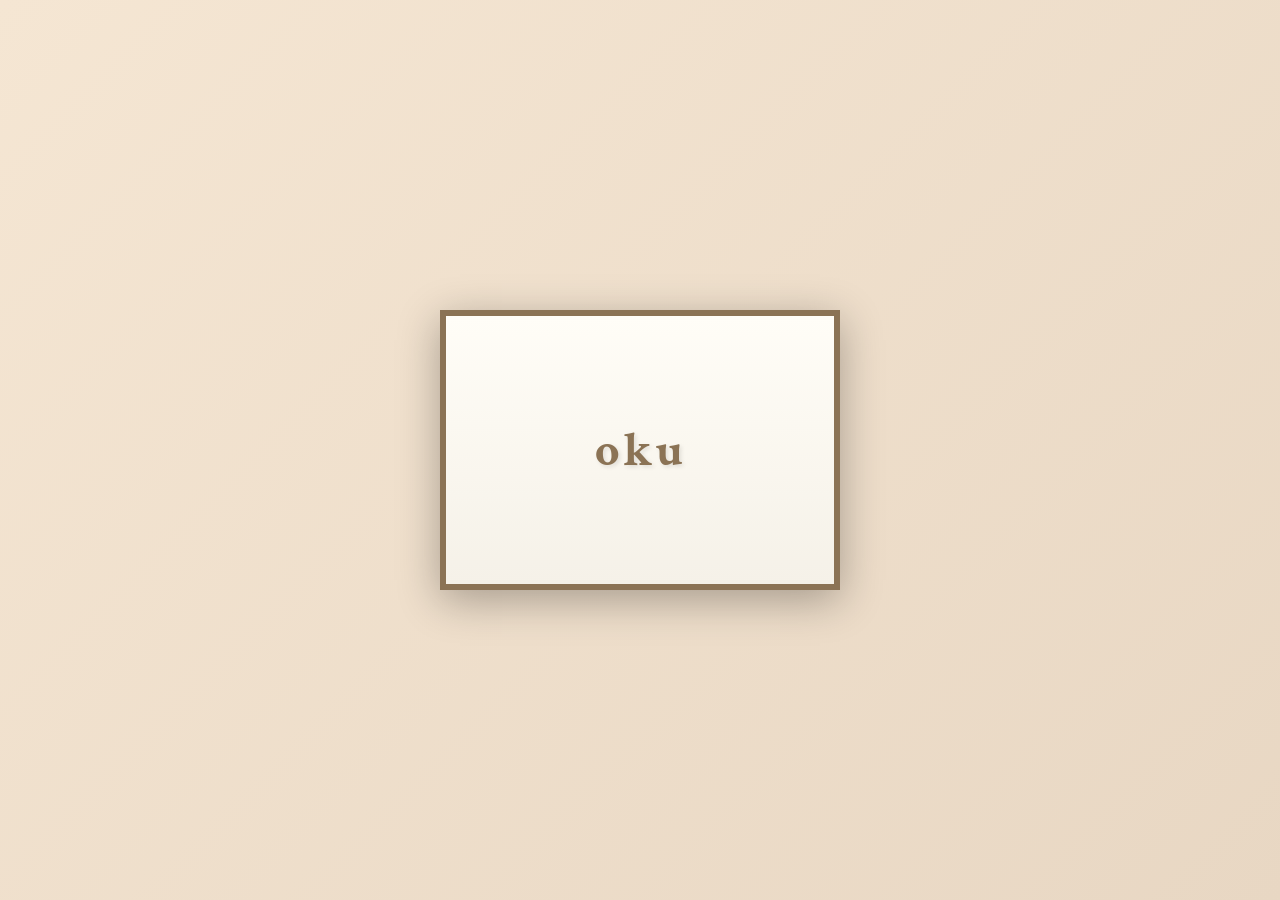
==== mektup/index.html @ 8b39ac85 "." ====
<!DOCTYPE html>
<html lang="tr">
<head>
    <meta charset="UTF-8">
    <meta name="viewport" content="width=device-width, initial-scale=1.0">
    <title>Zindandan Güllü'ye Mektup</title>
    <link href="https://fonts.googleapis.com/css2?family=Crimson+Text:ital@0;1&display=swap" rel="stylesheet">
    <link rel="stylesheet" href="style.css">
</head>
<body>
    <div class="envelope-container">
        <div class="envelope" id="envelope">
            <div class="envelope-flap"></div>
            <div class="envelope-front">oku</div>
        </div>
    </div>

    <div class="letter-content" id="letterContent">
        <!-- Sayfa 1 -->
        <div class="letter-page active" data-page="1">
            <h1>Zindandan Güllü'ye Mektup</h1>
            <p>
                Güllü anneciğim, <br>
                Bu mektubun size ulaşması elzemdir. <br>
                Dikkat edin de bazı hainler yolda mührünü kırıp da bunları
                okumasın.
            </p>

            <p>
                "Kim ki bu hain?" diyecek olursanız, <br>
                Bilmelisiniz ki, benim gönül hanemde bu hain birden fazla isimle anılır. <br>
                <em>"Derdimin çiçeği"</em> derim ben ona, <em>"Kalp Hanım"</em> derim. <br>
                O da bana <em>"Düşünürüm"</em> der. <br>
                O düşünür mü bilmem ama, <br>
                Son birkaç haftadır ben bir tek onu düşünürüm.
            </p>
            <div class="page-indicator">1 / 4</div>
        </div>

        <!-- Sayfa 2 -->
        <div class="letter-page" data-page="2">
            <p>
                İçimde adeta hercai bir Necip Fazıl, <br>
                Kafama vura vura, <br>
                Diyor ki bana: <br>
                "Sen bir devsin!" <br>
                "Kalbi ufaktır devin.." <br>
                Bu ufacık kalbimden kopan, dökülen birkaç parça, kalemimde vücut
                buldu.
            </p>

            <p>
                Günlerdir onun düşüncesiyle uyanıyorum her sabaha. <br>
                Gözümün önünde gözleri, <br>
                Burnumda kokusuyla; <br>
                Kulağımda onun sesiyle besliyorum her fikrimi. <br>
                Yemeden içmeden kesildim de, bu fikri ufacık aklımdan da, ufacık
                kalbimden de dışarı edemedim. <br>
                Ben de istedim ki, madem öyle, bu fikirden güller açsın, bu dertten
                çiçekler yeşersin, ve bir cemre olsun, dibime düşsün.
            </p>

            <p>Bu sabah uyandığımda bunları artık içimde tutamayacağıma karar
            verdim, anneciğim.</p>
            <div class="page-indicator">2 / 4</div>
        </div>

        <!-- Sayfa 3 -->
        <div class="letter-page" data-page="3">
            <p>
                Anneciğim, o haine söyleyiniz ki, <br>
                Benim gönül hanemin en güzel odası güneş görür ve <em>çiçek</em> kokar. <br>
                Bu odanın içinde bir plak, <br>
                Döner durur, <br>
                Bana onu hatırlatan şarkılar çalar.
            </p>

            <p>
                Onu unuttuğumu sanıyorsa söyleyiniz ki, <br>
                Onunla geçen her güzel ânı özledim. <br>
                Onun sitemini kollarıma alıp, bağrıma basmak isterim. <br>
                Yorgunluktan şişkin, kararmış göz altlarına bile, <br>
                Bu yürekte bir köşk inşa ettim. <br>
                Ben onu böyle sevmek istiyorum. <br>
                Olduğu haliyle.
            </p>
            <div class="page-indicator">3 / 4</div>
        </div>

        <!-- Sayfa 4 -->
        <div class="letter-page" data-page="4">
            <p>
                Anneciğim, eğer onu özlemediğimi sanıyorsa ona söyleyiniz ki, <br>
                Onsuzken renksizim, karanlığım. <br>
                Teşrif ederse, yine yaksın ışıklarımı, <br>
                Ben kendimi ona sakladım.
            </p>

            <p>
                Bir elime ayı, diğerine güneşi verseler, <br>
                Ya da aklımı çelmeye çalışsalar, <br>
                Silahlarla, tüfeklerle, ukulelelerle, <br>
                Yine de görmem hiç birini, <br>
                Çünkü benim günüm onla başlar, onla biter, <br>
                Çiçeğim, hem güneşim, hem ay'ım.
            </p>

            <p>
                Her tükürdüğümü yalatan hayat, onunla mesudumuzu da es geçmedi. <br>
                Hoş ya, ben ki omurgasız ve gurusuz mahluk, <br>
                Utanmadan, sıkılmadan, zindandan hallice yurt odamda bunları yazarken,
            </p>

            <p>Acaba <em>Kalp Hanım</em> neler düşünüyor?</p>
            <div class="page-indicator">4 / 4</div>
        </div>

        <div class="nav-arrow left active" id="prevBtn">
            <div class="arrow-triangle"></div>
        </div>
        <div class="nav-arrow right active" id="nextBtn">
            <div class="arrow-triangle"></div>
        </div>

        <div class="close-letter" id="closeBtn">×</div>
    </div>

    <script src="script.js"></script>
</body>
</html>
---- mektup/style.css ----
* {
    margin: 0;
    padding: 0;
    box-sizing: border-box;
}

body {
    font-family: 'Crimson Text', serif;
    background: linear-gradient(135deg, #f5e6d3 0%, #e8d7c3 100%);
    min-height: 100vh;
    display: flex;
    align-items: center;
    justify-content: center;
    color: #3d2817;
}

.envelope-container {
    position: relative;
    width: 100%;
    height: 100vh;
    display: flex;
    align-items: center;
    justify-content: center;
}

.envelope {
    position: relative;
    width: 400px;
    height: 280px;
    background: linear-gradient(to bottom, #fffdf7 0%, #f5f1e8 100%);
    border: 3px solid #8b7355;
    box-shadow: 0 10px 40px rgba(0, 0, 0, 0.3), inset 0 1px 0 rgba(255, 255, 255, 0.8);
    transition: all 0.6s cubic-bezier(0.68, -0.55, 0.265, 1.55);
    cursor: pointer;
    transform-style: preserve-3d;
}

.envelope.opened {
    transform: rotateX(80deg) translateY(-100px);
    pointer-events: none;
}

.envelope-front {
    position: absolute;
    width: 100%;
    height: 100%;
    background: linear-gradient(to bottom, #fffdf7 0%, #f5f1e8 100%);
    border: 3px solid #8b7355;
    display: flex;
    align-items: center;
    justify-content: center;
    font-size: 48px;
    font-weight: bold;
    color: #8b7355;
    text-shadow: 2px 2px 4px rgba(0, 0, 0, 0.1);
    letter-spacing: 3px;
    z-index: 10;
}

.envelope-flap {
    position: absolute;
    width: 100%;
    height: 50%;
    background: linear-gradient(135deg, #f0e4d0 0%, #e3d3bf 100%);
    clip-path: polygon(0 100%, 50% 0%, 100% 100%);
    top: 0;
    border-top: 3px solid #8b7355;
    border-left: 3px solid #8b7355;
    border-right: 3px solid #8b7355;
    transform-origin: top;
    transition: transform 0.8s ease-out;
}

.envelope.opened .envelope-flap {
    transform: rotateX(-180deg);
}

.letter-content {
    position: fixed;
    top: 0;
    left: 0;
    width: 100%;
    height: 100%;
    background: linear-gradient(135deg, #f5e6d3 0%, #e8d7c3 100%);
    opacity: 0;
    pointer-events: none;
    transition: opacity 0.8s ease-out 0.4s;
    z-index: 20;
    display: flex;
    align-items: center;
    justify-content: center;
}

.letter-content.active {
    opacity: 1;
    pointer-events: auto;
}

.letter-page {
    position: absolute;
    width: 90%;
    max-width: 700px;
    height: 85vh;
    background: linear-gradient(to bottom, #fffdf7 0%, #faf6ef 100%);
    padding: 60px 50px;
    border: 2px solid #8b7355;
    box-shadow: 0 20px 60px rgba(0, 0, 0, 0.3);
    overflow-y: auto;
    color: #3d2817;
    opacity: 0;
    transform: scale(0.95) translateY(20px);
    transition: opacity 0.6s ease, transform 0.6s ease;
    pointer-events: none;
}

.letter-page.active {
    opacity: 1;
    transform: scale(1) translateY(0);
    pointer-events: auto;
}

.letter-page h1 {
    text-align: center;
    font-size: 32px;
    margin-bottom: 40px;
    color: #8b7355;
    text-shadow: 1px 1px 2px rgba(0, 0, 0, 0.05);
}

.letter-page p {
    font-size: 18px;
    line-height: 2;
    margin-bottom: 30px;
    text-align: justify;
}

.letter-page em {
    font-style: italic;
    color: #6b4423;
    font-weight: 600;
}

.page-indicator {
    position: absolute;
    bottom: 20px;
    right: 50px;
    font-size: 14px;
    color: #8b7355;
    opacity: 0.6;
}

.nav-arrow {
    position: fixed;
    top: 50%;
    transform: translateY(-50%);
    width: 60px;
    height: 60px;
    display: flex;
    align-items: center;
    justify-content: center;
    cursor: pointer;
    opacity: 0;
    transition: opacity 0.3s ease, transform 0.3s ease;
    z-index: 30;
}

.nav-arrow.active {
    opacity: 0.7;
}

.nav-arrow:hover {
    opacity: 1;
    transform: translateY(-50%) scale(1.1);
}

.nav-arrow.left {
    left: 30px;
}

.nav-arrow.right {
    right: 30px;
}

.arrow-triangle {
    width: 0;
    height: 0;
    border-style: solid;
}

.nav-arrow.left .arrow-triangle {
    border-width: 20px 30px 20px 0;
    border-color: transparent #fffdf7 transparent transparent;
    filter: drop-shadow(0 2px 4px rgba(0, 0, 0, 0.2));
}

.nav-arrow.right .arrow-triangle {
    border-width: 20px 0 20px 30px;
    border-color: transparent transparent transparent #fffdf7;
    filter: drop-shadow(0 2px 4px rgba(0, 0, 0, 0.2));
}

.nav-arrow:hover .arrow-triangle {
    filter: drop-shadow(0 3px 6px rgba(0, 0, 0, 0.3));
}

.close-letter {
    position: fixed;
    top: 30px;
    right: 30px;
    width: 40px;
    height: 40px;
    font-size: 28px;
    background: rgba(255, 255, 255, 0.3);
    border: 2px solid #8b7355;
    border-radius: 50%;
    cursor: pointer;
    display: flex;
    align-items: center;
    justify-content: center;
    color: #8b7355;
    opacity: 0;
    pointer-events: none;
    transition: all 0.3s ease;
    z-index: 25;
}

.close-letter.active {
    opacity: 1;
    pointer-events: auto;
}

.close-letter:hover {
    background: rgba(255, 255, 255, 0.5);
    transform: rotate(90deg);
}

@media (max-width: 768px) {
    .envelope {
        width: 300px;
        height: 210px;
    }

    .letter-page {
        padding: 40px 30px;
    }

    .nav-arrow {
        width: 50px;
        height: 50px;
    }

    .arrow-triangle {
        transform: scale(0.8);
    }
}
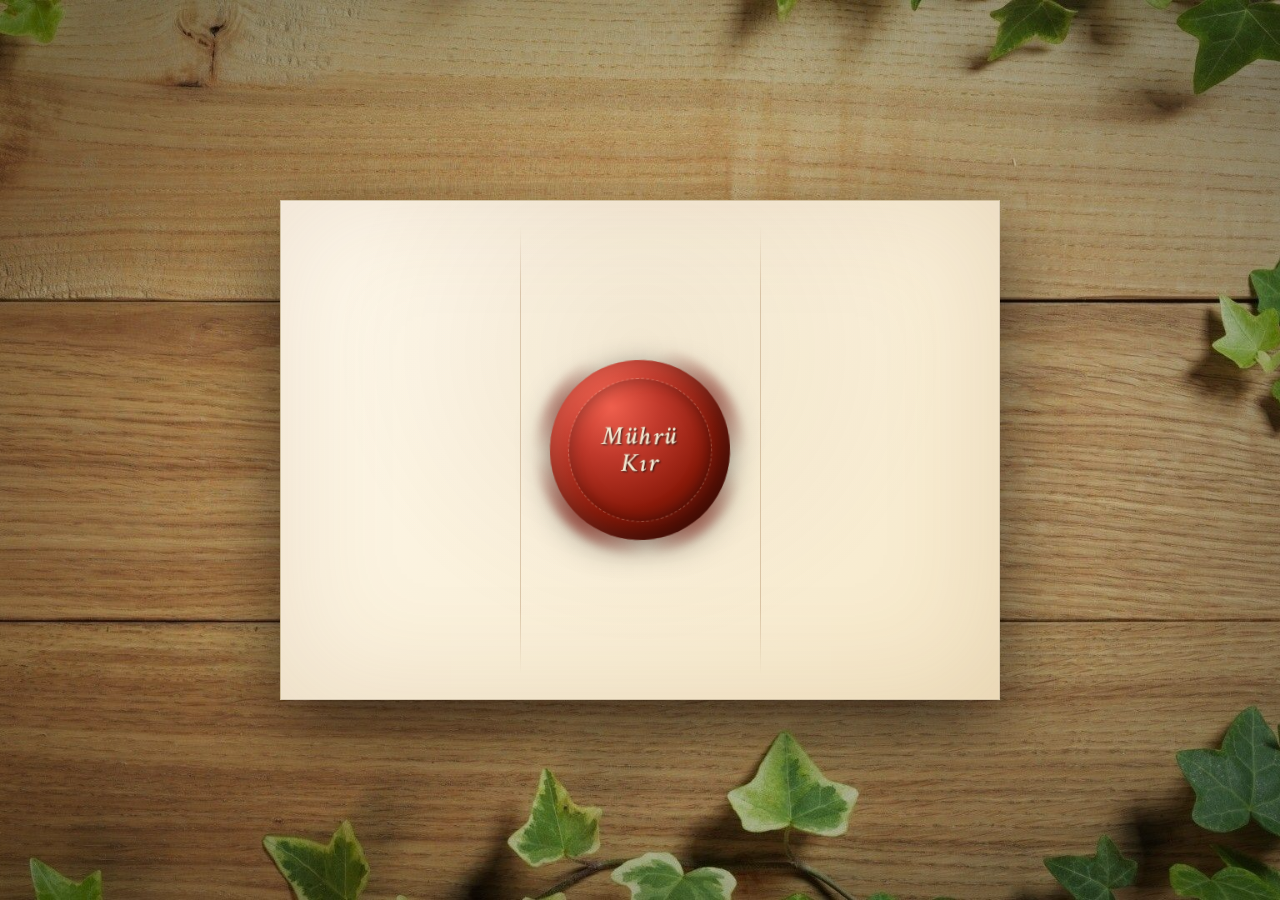
==== commit 5877a1ed: "." ====
--- a/mektup/index.html
+++ b/mektup/index.html
@@ -3,21 +3,23 @@
 <head>
     <meta charset="UTF-8">
     <meta name="viewport" content="width=device-width, initial-scale=1.0">
-    <title>Zindandan Güllü'ye Mektup</title>
-    <link href="https://fonts.googleapis.com/css2?family=Crimson+Text:ital@0;1&display=swap" rel="stylesheet">
+    <title>Mektup</title>
+    <link href="https://fonts.googleapis.com/css2?family=Crimson+Text:ital,wght@0,400;0,600;1,400;1,600&display=swap" rel="stylesheet">
     <link rel="stylesheet" href="style.css">
 </head>
 <body>
     <div class="envelope-container">
         <div class="envelope" id="envelope">
-            <div class="envelope-flap"></div>
-            <div class="envelope-front">oku</div>
-        </div>
-    </div>
-
-    <div class="letter-content" id="letterContent">
+            <div class="wax-seal" id="waxSeal">
+                <div class="seal-base"></div>
+                <div class="seal-half left"></div>
+                <div class="seal-half right"></div>
+                <div class="seal-text">Mührü<br>Kır</div>
+            </div>
+            <div class="paper-viewport">
+                <div class="letter-paper" id="letterPaper">
         <!-- Sayfa 1 -->
-        <div class="letter-page active" data-page="1">
+        <div class="letter-page" data-page="1">
             <h1>Zindandan Güllü'ye Mektup</h1>
             <p>
                 Güllü anneciğim, <br>
@@ -72,7 +74,8 @@
                 Benim gönül hanemin en güzel odası güneş görür ve <em>çiçek</em> kokar. <br>
                 Bu odanın içinde bir plak, <br>
                 Döner durur, <br>
-                Bana onu hatırlatan şarkılar çalar.
+                Bana onu hatırlatan şarkılar çalar. <br>
+                <em>"Ne hayattayım, ne yanındayım, ne de seninleyim.."</em>
             </p>
 
             <p>
@@ -114,16 +117,19 @@
             <p>Acaba <em>Kalp Hanım</em> neler düşünüyor?</p>
             <div class="page-indicator">4 / 4</div>
         </div>
+            </div>
+            </div>
+        </div>
+    </div>
 
-        <div class="nav-arrow left active" id="prevBtn">
-            <div class="arrow-triangle"></div>
-        </div>
-        <div class="nav-arrow right active" id="nextBtn">
-            <div class="arrow-triangle"></div>
-        </div>
+    <div class="nav-arrow up" id="prevBtn">
+        <div class="arrow-triangle"></div>
+    </div>
+    <div class="nav-arrow down" id="nextBtn">
+        <div class="arrow-triangle"></div>
+    </div>
 
-        <div class="close-letter" id="closeBtn">×</div>
-    </div>
+    <div class="close-letter" id="closeBtn">×</div>
 
     <script src="script.js"></script>
 </body>
--- a/mektup/style.css
+++ b/mektup/style.css
@@ -4,15 +4,30 @@
     box-sizing: border-box;
 }
 
+:root {
+    --envelope-width: min(720px, 90vw);
+    --envelope-height: min(500px, 62vw);
+    --paper-width: min(720px, 92vw);
+    --section-height: min(86vh, 920px);
+}
+
 body {
     font-family: 'Crimson Text', serif;
-    background: linear-gradient(135deg, #f5e6d3 0%, #e8d7c3 100%);
+    background:
+        radial-gradient(ellipse at center, transparent 30%, rgba(0, 0, 0, 0.45) 90%),
+        url('assets/background.jpg') center center / cover no-repeat fixed;
+    background-color: #2a1a0f;
     min-height: 100vh;
     display: flex;
     align-items: center;
     justify-content: center;
     color: #3d2817;
-}
+    overflow: hidden;
+}
+
+/* ============================================================
+   ENVELOPE → PAPER (single morphing element)
+   ============================================================ */
 
 .envelope-container {
     position: relative;
@@ -25,161 +40,303 @@
 
 .envelope {
     position: relative;
-    width: 400px;
-    height: 280px;
-    background: linear-gradient(to bottom, #fffdf7 0%, #f5f1e8 100%);
-    border: 3px solid #8b7355;
-    box-shadow: 0 10px 40px rgba(0, 0, 0, 0.3), inset 0 1px 0 rgba(255, 255, 255, 0.8);
-    transition: all 0.6s cubic-bezier(0.68, -0.55, 0.265, 1.55);
-    cursor: pointer;
-    transform-style: preserve-3d;
-}
-
+    width: var(--envelope-width);
+    height: var(--envelope-height);
+    background:
+        radial-gradient(ellipse at 50% 30%, rgba(139, 90, 43, 0.08) 0%, transparent 60%),
+        linear-gradient(135deg, #fffaef 0%, #f6e8c8 100%);
+    border: 1px solid rgba(139, 111, 71, 0.35);
+    box-shadow:
+        0 30px 80px rgba(0, 0, 0, 0.65),
+        0 0 0 1px rgba(255, 255, 255, 0.04) inset,
+        0 0 120px rgba(139, 90, 43, 0.15) inset;
+    overflow: hidden;
+    /* Closing transition: shrink with a small delay so paper content fades out first. */
+    transition: width 0.85s cubic-bezier(0.4, 0, 0.2, 1) 0.35s,
+                height 0.85s cubic-bezier(0.4, 0, 0.2, 1) 0.35s,
+                box-shadow 0.6s ease 0.35s;
+    animation: floatPulse 5s ease-in-out infinite;
+}
+
+/* Fold lines: vertical thirds of a folded letter. */
+.envelope::before,
+.envelope::after {
+    content: '';
+    position: absolute;
+    top: 5%;
+    bottom: 5%;
+    width: 1px;
+    background: linear-gradient(to bottom,
+        transparent 0%,
+        rgba(139, 90, 43, 0.28) 15%,
+        rgba(139, 90, 43, 0.28) 85%,
+        transparent 100%);
+    pointer-events: none;
+    transition: opacity 0.4s ease 0.45s;   /* fade back in last on close */
+}
+
+.envelope::before { left: 33.33%; }
+.envelope::after  { left: 66.66%; }
+
+@keyframes floatPulse {
+    0%, 100% { transform: translateY(0); }
+    50%      { transform: translateY(-6px); }
+}
+
+.envelope:hover { animation-play-state: paused; }
+
+/* OPENED: envelope morphs into paper size. */
 .envelope.opened {
-    transform: rotateX(80deg) translateY(-100px);
-    pointer-events: none;
-}
-
-.envelope-front {
-    position: absolute;
-    width: 100%;
-    height: 100%;
-    background: linear-gradient(to bottom, #fffdf7 0%, #f5f1e8 100%);
-    border: 3px solid #8b7355;
+    width: var(--paper-width);
+    height: var(--section-height);
+    cursor: default;
+    animation: none;
+    box-shadow:
+        0 35px 90px rgba(0, 0, 0, 0.7),
+        0 0 0 1px rgba(255, 255, 255, 0.04) inset;
+    /* Open transition: grow with a small delay so seal can fade out first. */
+    transition: width 0.85s cubic-bezier(0.4, 0, 0.2, 1) 0.3s,
+                height 0.85s cubic-bezier(0.4, 0, 0.2, 1) 0.3s,
+                box-shadow 0.6s ease 0.3s;
+}
+
+.envelope.opened::before,
+.envelope.opened::after {
+    opacity: 0;
+    transition: opacity 0.3s ease;          /* fade out fast on open */
+}
+
+/* ---- Wax seal ---- */
+.wax-seal {
+    position: absolute;
+    top: 50%;
+    left: 50%;
+    width: 180px;
+    height: 180px;
+    transform: translate(-50%, -50%) rotate(-3deg);
     display: flex;
     align-items: center;
     justify-content: center;
-    font-size: 48px;
-    font-weight: bold;
-    color: #8b7355;
-    text-shadow: 2px 2px 4px rgba(0, 0, 0, 0.1);
-    letter-spacing: 3px;
-    z-index: 10;
-}
-
-.envelope-flap {
-    position: absolute;
-    width: 100%;
-    height: 50%;
-    background: linear-gradient(135deg, #f0e4d0 0%, #e3d3bf 100%);
-    clip-path: polygon(0 100%, 50% 0%, 100% 100%);
+    cursor: pointer;
+    filter: drop-shadow(0 6px 14px rgba(0, 0, 0, 0.45));
+    /* Default opacity 1; on close (.opened removed) fade back in with delay
+       so the seal + its shadow appear together with the broken halves. */
+    transition: opacity 0.4s ease 0.9s, filter 0.4s ease;
+}
+
+.wax-seal::before {
+    content: '';
+    position: absolute;
+    inset: -14px;
+    border-radius: 50%;
+    background:
+        radial-gradient(circle at 22% 78%, rgba(139, 30, 20, 0.65) 0%, transparent 32%),
+        radial-gradient(circle at 82% 28%, rgba(139, 30, 20, 0.55) 0%, transparent 28%),
+        radial-gradient(circle at 72% 80%, rgba(139, 30, 20, 0.6)  0%, transparent 26%),
+        radial-gradient(circle at 18% 30%, rgba(139, 30, 20, 0.5)  0%, transparent 24%);
+    filter: blur(4px);
+    z-index: -1;
+}
+
+.seal-base {
+    position: absolute;
+    inset: 0;
+    border-radius: 50%;
+    background:
+        radial-gradient(circle at 35% 25%, #f0604e 0%, #c0392b 28%, #8b1a0a 60%, #4a0c02 100%);
+    box-shadow:
+        inset -10px -10px 22px rgba(0, 0, 0, 0.45),
+        inset 10px 10px 22px rgba(255, 140, 120, 0.3);
+    transition: opacity 0.35s ease;
+    z-index: 1;
+}
+
+/* Broken halves — only visible in the .broken (closed + broken) state. */
+.seal-half {
+    position: absolute;
     top: 0;
-    border-top: 3px solid #8b7355;
-    border-left: 3px solid #8b7355;
-    border-right: 3px solid #8b7355;
-    transform-origin: top;
-    transition: transform 0.8s ease-out;
-}
-
-.envelope.opened .envelope-flap {
-    transform: rotateX(-180deg);
-}
-
-.letter-content {
-    position: fixed;
-    top: 0;
+    width: 50%;
+    height: 100%;
+    opacity: 0;
+    transition: opacity 0.4s ease 0.9s;  /* fade in late on close (after envelope settles) */
+    z-index: 0;
+}
+
+.seal-half.left {
     left: 0;
-    width: 100%;
-    height: 100%;
-    background: linear-gradient(135deg, #f5e6d3 0%, #e8d7c3 100%);
+    border-radius: 100% 0 0 100% / 50% 0 0 50%;
+    background:
+        radial-gradient(circle at 75% 28%, #f0604e 0%, #c0392b 35%, #8b1a0a 75%, #4a0c02 100%);
+    clip-path: polygon(0 0, 100% 0, 90% 12%, 96% 28%, 84% 45%, 94% 62%, 86% 78%, 92% 92%, 100% 100%, 0 100%);
+    box-shadow: inset -3px 0 10px rgba(0, 0, 0, 0.5);
+    transform: translateX(-22px) translateY(2px) rotate(-13deg);
+}
+
+.seal-half.right {
+    right: 0;
+    border-radius: 0 100% 100% 0 / 0 50% 50% 0;
+    background:
+        linear-gradient(to right, #8b1a0a 0%, #5a1003 70%, #4a0c02 100%);
+    clip-path: polygon(0 0, 100% 0, 100% 100%, 0 100%, 8% 92%, 14% 78%, 6% 62%, 16% 45%, 4% 28%, 10% 12%);
+    box-shadow: inset 3px 0 10px rgba(0, 0, 0, 0.5);
+    transform: translateX(22px) translateY(-2px) rotate(12deg);
+}
+
+.seal-base::after {
+    content: '';
+    position: absolute;
+    inset: 18px;
+    border-radius: 50%;
+    border: 1.5px dashed rgba(244, 232, 208, 0.28);
+    box-shadow: inset 0 0 18px rgba(0, 0, 0, 0.35);
+}
+
+.seal-text {
+    position: relative;
+    z-index: 2;
+    color: #f4e8d0;
+    font-family: 'Crimson Text', serif;
+    font-size: 26px;
+    font-weight: 600;
+    font-style: italic;
+    text-align: center;
+    line-height: 1.05;
+    letter-spacing: 1.5px;
+    text-shadow:
+        1px 1px 2px rgba(0, 0, 0, 0.75),
+        0 0 4px rgba(255, 200, 180, 0.2);
+    transform: rotate(3deg);
+    transition: opacity 0.3s ease;
+}
+
+.envelope:hover .wax-seal {
+    filter: drop-shadow(0 12px 22px rgba(192, 57, 43, 0.55));
+}
+
+/* When envelope is opened, hide the whole seal — including the spilled-wax
+   pseudo-element and its drop-shadow — so no shadow lingers behind. */
+.envelope.opened .wax-seal {
     opacity: 0;
     pointer-events: none;
-    transition: opacity 0.8s ease-out 0.4s;
-    z-index: 20;
-    display: flex;
-    align-items: center;
-    justify-content: center;
-}
-
-.letter-content.active {
+    transition: opacity 0.3s ease;          /* fade out fast on open */
+}
+
+/* Broken state (closed + already opened once this session):
+   intact base/text gone, broken halves visible. The halves stay clickable
+   so the user can reopen the letter by clicking on them. */
+.wax-seal.broken .seal-base,
+.wax-seal.broken .seal-text {
+    opacity: 0;
+}
+
+.wax-seal.broken .seal-half {
+    opacity: 1;
+}
+
+/* ---- Paper viewport (lives inside envelope, revealed on open) ---- */
+.paper-viewport {
+    position: absolute;
+    inset: 0;
+    overflow: hidden;
+    opacity: 0;
+    pointer-events: none;
+    transition: opacity 0.3s ease;          /* fade out fast on close */
+}
+
+.envelope.opened .paper-viewport {
     opacity: 1;
     pointer-events: auto;
+    transition: opacity 0.45s ease 0.7s;   /* fade in after envelope grew */
+}
+
+.letter-paper {
+    width: 100%;
+    background:
+        radial-gradient(ellipse at 15% 8%, rgba(139, 90, 43, 0.05) 0%, transparent 35%),
+        radial-gradient(ellipse at 85% 92%, rgba(139, 90, 43, 0.05) 0%, transparent 35%),
+        linear-gradient(135deg, #fffaef 0%, #f6e8c8 100%);
+    transform: translateY(0);
+    transition: transform 0.8s cubic-bezier(0.4, 0, 0.2, 1);
+    will-change: transform;
+}
+
+.letter-paper.no-transition {
+    transition: none !important;
 }
 
 .letter-page {
-    position: absolute;
-    width: 90%;
-    max-width: 700px;
-    height: 85vh;
-    background: linear-gradient(to bottom, #fffdf7 0%, #faf6ef 100%);
-    padding: 60px 50px;
-    border: 2px solid #8b7355;
-    box-shadow: 0 20px 60px rgba(0, 0, 0, 0.3);
-    overflow-y: auto;
+    width: 100%;
+    height: var(--section-height);
+    padding: 60px 64px 50px;
+    box-sizing: border-box;
     color: #3d2817;
-    opacity: 0;
-    transform: scale(0.95) translateY(20px);
-    transition: opacity 0.6s ease, transform 0.6s ease;
-    pointer-events: none;
-}
-
-.letter-page.active {
-    opacity: 1;
-    transform: scale(1) translateY(0);
-    pointer-events: auto;
+    position: relative;
+    overflow: hidden;
 }
 
 .letter-page h1 {
     text-align: center;
     font-size: 32px;
     margin-bottom: 40px;
-    color: #8b7355;
-    text-shadow: 1px 1px 2px rgba(0, 0, 0, 0.05);
+    color: #6b3410;
+    text-shadow: 1px 1px 2px rgba(0, 0, 0, 0.08);
+    font-style: italic;
+    letter-spacing: 1px;
 }
 
 .letter-page p {
     font-size: 18px;
-    line-height: 2;
-    margin-bottom: 30px;
+    line-height: 1.95;
+    margin-bottom: 24px;
     text-align: justify;
 }
 
 .letter-page em {
     font-style: italic;
-    color: #6b4423;
+    color: #8b3a0e;
     font-weight: 600;
 }
 
 .page-indicator {
     position: absolute;
-    bottom: 20px;
-    right: 50px;
+    bottom: 22px;
+    right: 64px;
     font-size: 14px;
     color: #8b7355;
-    opacity: 0.6;
-}
+    opacity: 0.55;
+    font-style: italic;
+    letter-spacing: 1px;
+}
+
+/* ============================================================
+   NAVIGATION (vertical: up / down)
+   ============================================================ */
 
 .nav-arrow {
     position: fixed;
-    top: 50%;
-    transform: translateY(-50%);
-    width: 60px;
-    height: 60px;
+    left: 50%;
+    width: 56px;
+    height: 56px;
     display: flex;
     align-items: center;
     justify-content: center;
     cursor: pointer;
     opacity: 0;
-    transition: opacity 0.3s ease, transform 0.3s ease;
+    pointer-events: none;
+    transition: opacity 0.35s ease, transform 0.3s ease;
     z-index: 30;
 }
 
+.nav-arrow.up   { top: 18px;    transform: translateX(-50%); }
+.nav-arrow.down { bottom: 18px; transform: translateX(-50%); }
+
 .nav-arrow.active {
-    opacity: 0.7;
-}
-
-.nav-arrow:hover {
-    opacity: 1;
-    transform: translateY(-50%) scale(1.1);
-}
-
-.nav-arrow.left {
-    left: 30px;
-}
-
-.nav-arrow.right {
-    right: 30px;
-}
+    opacity: 0.65;
+    pointer-events: auto;
+}
+
+.nav-arrow.up.active:hover   { opacity: 1; transform: translateX(-50%) translateY(-3px) scale(1.12); }
+.nav-arrow.down.active:hover { opacity: 1; transform: translateX(-50%) translateY(3px)  scale(1.12); }
 
 .arrow-triangle {
     width: 0;
@@ -187,69 +344,70 @@
     border-style: solid;
 }
 
-.nav-arrow.left .arrow-triangle {
-    border-width: 20px 30px 20px 0;
-    border-color: transparent #fffdf7 transparent transparent;
-    filter: drop-shadow(0 2px 4px rgba(0, 0, 0, 0.2));
-}
-
-.nav-arrow.right .arrow-triangle {
-    border-width: 20px 0 20px 30px;
-    border-color: transparent transparent transparent #fffdf7;
-    filter: drop-shadow(0 2px 4px rgba(0, 0, 0, 0.2));
-}
-
-.nav-arrow:hover .arrow-triangle {
-    filter: drop-shadow(0 3px 6px rgba(0, 0, 0, 0.3));
+.nav-arrow.up .arrow-triangle {
+    border-width: 0 22px 28px 22px;
+    border-color: transparent transparent #faf0d8 transparent;
+    filter: drop-shadow(0 -2px 6px rgba(0, 0, 0, 0.6));
+}
+
+.nav-arrow.down .arrow-triangle {
+    border-width: 28px 22px 0 22px;
+    border-color: #faf0d8 transparent transparent transparent;
+    filter: drop-shadow(0 2px 6px rgba(0, 0, 0, 0.6));
 }
 
 .close-letter {
     position: fixed;
-    top: 30px;
-    right: 30px;
-    width: 40px;
-    height: 40px;
-    font-size: 28px;
-    background: rgba(255, 255, 255, 0.3);
-    border: 2px solid #8b7355;
+    top: 28px;
+    right: 28px;
+    width: 44px;
+    height: 44px;
+    font-size: 26px;
+    background: rgba(244, 232, 208, 0.18);
+    border: 2px solid #faf0d8;
     border-radius: 50%;
     cursor: pointer;
     display: flex;
     align-items: center;
     justify-content: center;
-    color: #8b7355;
+    color: #faf0d8;
     opacity: 0;
     pointer-events: none;
-    transition: all 0.3s ease;
-    z-index: 25;
+    transition: all 0.35s ease;
+    z-index: 35;
 }
 
 .close-letter.active {
+    opacity: 0.85;
+    pointer-events: auto;
+}
+
+.close-letter:hover {
+    background: rgba(244, 232, 208, 0.32);
+    transform: rotate(90deg);
     opacity: 1;
-    pointer-events: auto;
-}
-
-.close-letter:hover {
-    background: rgba(255, 255, 255, 0.5);
-    transform: rotate(90deg);
-}
-
-@media (max-width: 768px) {
-    .envelope {
-        width: 300px;
-        height: 210px;
-    }
-
+}
+
+@media (max-width: 760px) {
+    :root {
+        --envelope-width: 92vw;
+        --envelope-height: 64vw;
+    }
+    .wax-seal {
+        width: 140px;
+        height: 140px;
+    }
+    .seal-text {
+        font-size: 22px;
+    }
     .letter-page {
-        padding: 40px 30px;
-    }
-
+        padding: 40px 32px;
+    }
     .nav-arrow {
-        width: 50px;
-        height: 50px;
-    }
-
+        width: 46px;
+        height: 46px;
+    }
     .arrow-triangle {
-        transform: scale(0.8);
-    }
-}+        transform: scale(0.82);
+    }
+}
